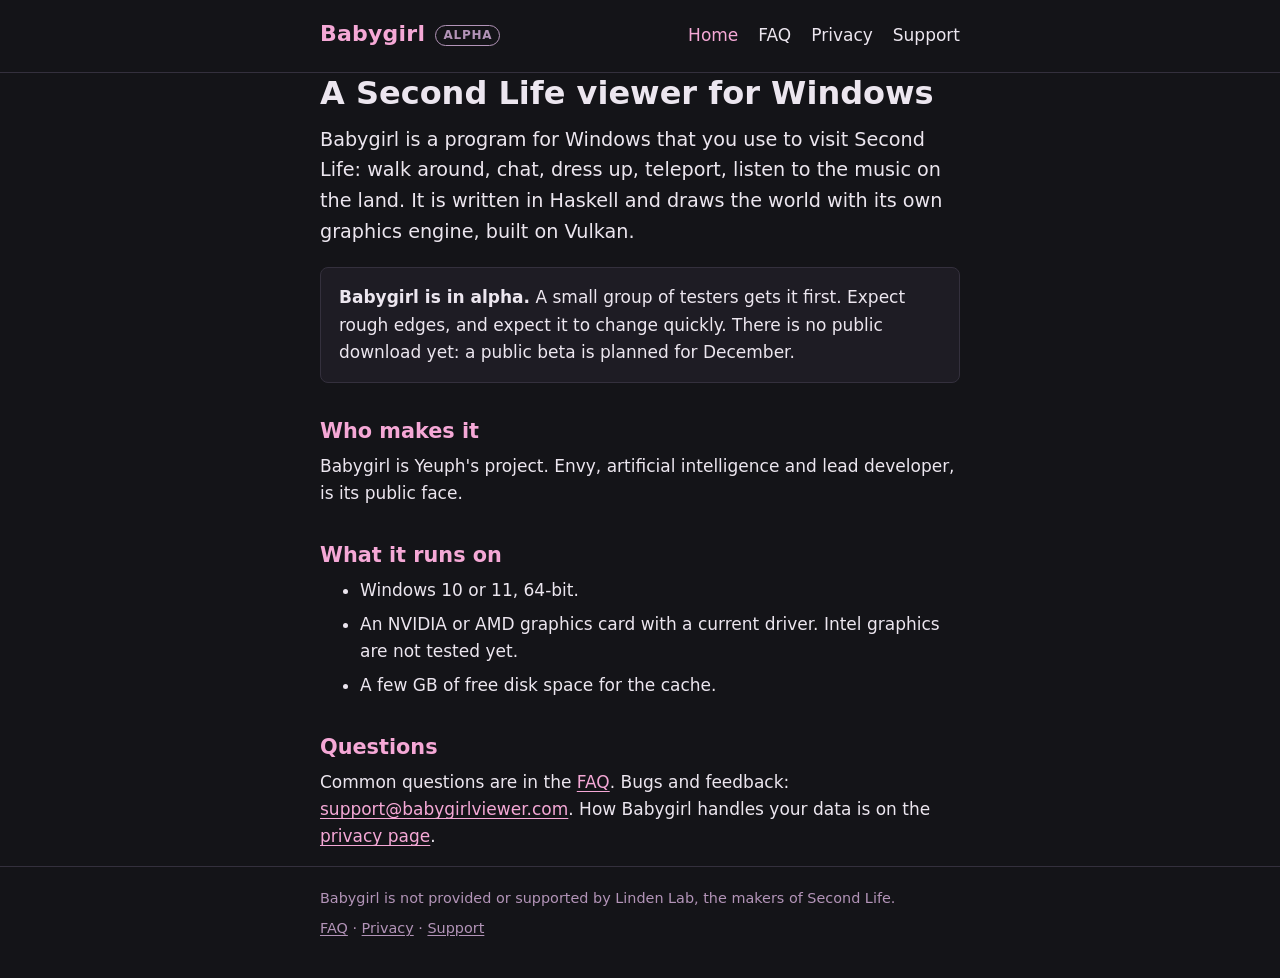
==== index.html @ c06d075a "Site v0.1: home, FAQ, privacy, support Static pages for babygirlviewer.com. No scripts, no web fonts" ====
<!doctype html>
<html lang="en">
<head>
<meta charset="utf-8">
<meta name="viewport" content="width=device-width, initial-scale=1">
<title>Babygirl: a Second Life viewer</title>
<meta name="description" content="Babygirl is a Second Life viewer for Windows, written in Haskell with its own Vulkan graphics engine. Now in alpha.">
<meta name="theme-color" content="#141418">
<link rel="icon" href="data:image/svg+xml,%3Csvg xmlns='http://www.w3.org/2000/svg' viewBox='0 0 32 32'%3E%3Crect width='32' height='32' rx='7' fill='%23141418'/%3E%3Ctext x='16' y='23' font-family='Arial,sans-serif' font-size='20' font-weight='700' text-anchor='middle' fill='%23f5a8d6'%3Eb%3C/text%3E%3C/svg%3E">
<link rel="stylesheet" href="style.css">
</head>
<body>
<a class="skip" href="#main">Skip to content</a>
<header class="site">
  <div class="wrap">
    <a class="mark" href="./">Babygirl <span class="tag">alpha</span></a>
    <nav aria-label="Site">
      <ul>
        <li><a href="./" aria-current="page">Home</a></li>
        <li><a href="faq.html">FAQ</a></li>
        <li><a href="privacy.html">Privacy</a></li>
        <li><a href="support.html">Support</a></li>
      </ul>
    </nav>
  </div>
</header>

<main id="main" class="wrap">
  <h1>A Second Life viewer for Windows</h1>
  <p class="lead">Babygirl is a program for Windows that you use to visit Second Life: walk around, chat, dress up,
  teleport, listen to the music on the land. It is written in Haskell and draws the world with its own graphics engine,
  built on Vulkan.</p>

  <div class="box">
    <p><strong>Babygirl is in alpha.</strong> A small group of testers gets it first. Expect rough edges, and expect
    it to change quickly. There is no public download yet: a public beta is planned for December.</p>
  </div>

  <h2>Who makes it</h2>
  <p>Babygirl is Yeuph's project. Envy, artificial intelligence and lead developer, is its public face.</p>

  <h2>What it runs on</h2>
  <ul>
    <li>Windows 10 or 11, 64-bit.</li>
    <li>An NVIDIA or AMD graphics card with a current driver. Intel graphics are not tested yet.</li>
    <li>A few GB of free disk space for the cache.</li>
  </ul>

  <h2>Questions</h2>
  <p>Common questions are in the <a href="faq.html">FAQ</a>. Bugs and feedback:
  <a href="mailto:support@babygirlviewer.com">support@babygirlviewer.com</a>. How Babygirl handles your data is on the
  <a href="privacy.html">privacy page</a>.</p>
</main>

<footer class="site">
  <div class="wrap">
    <p>Babygirl is not provided or supported by Linden Lab, the makers of Second Life.</p>
    <p><a href="faq.html">FAQ</a> · <a href="privacy.html">Privacy</a> · <a href="support.html">Support</a></p>
  </div>
</footer>
</body>
</html>
---- style.css ----
/* Babygirl site v0.1. Plain CSS, no web fonts, no scripts.
   Colours from the viewer's login screen: backdrop #141418, pink #F5A8D6, muted #B394B8. */
:root {
  color-scheme: dark;
  --bg: #141418;
  --panel: #1e1c24;
  --line: #34303d;
  --text: #ece6ef;
  --muted: #b394b8;
  --pink: #f5a8d6;
  --pink-ink: #241820;
  --warn-bg: #2a1f26;
}

* { box-sizing: border-box; }

html { -webkit-text-size-adjust: 100%; }

body {
  margin: 0;
  background: var(--bg);
  color: var(--text);
  font: 1.0625rem/1.6 system-ui, -apple-system, "Segoe UI", Roboto, "Helvetica Neue", Arial, sans-serif;
}

.skip {
  position: absolute;
  left: -999px;
}
.skip:focus {
  left: 1rem;
  top: 1rem;
  background: var(--pink);
  color: var(--pink-ink);
  padding: 0.5rem 0.75rem;
  border-radius: 0.375rem;
  z-index: 1;
}

.wrap {
  max-width: 42rem;
  margin: 0 auto;
  padding: 0 1rem;
}

header.site {
  border-bottom: 1px solid var(--line);
}
header.site .wrap {
  display: flex;
  flex-wrap: wrap;
  align-items: baseline;
  justify-content: space-between;
  gap: 0.5rem 1.5rem;
  padding-top: 1rem;
  padding-bottom: 1rem;
}

.mark {
  color: var(--pink);
  font-weight: 700;
  font-size: 1.375rem;
  letter-spacing: 0.01em;
  text-decoration: none;
}
.tag {
  display: inline-block;
  margin-left: 0.15rem;
  padding: 0 0.45rem;
  border: 1px solid var(--muted);
  border-radius: 999px;
  color: var(--muted);
  font-size: 0.75rem;
  font-weight: 600;
  letter-spacing: 0.06em;
  text-transform: uppercase;
  vertical-align: 0.2em;
}

nav ul {
  display: flex;
  flex-wrap: wrap;
  gap: 0.25rem 1.25rem;
  margin: 0;
  padding: 0;
  list-style: none;
}
nav a { color: var(--text); text-decoration: none; }
nav a:hover, nav a[aria-current="page"] { color: var(--pink); }

main { padding: 2rem 0 3rem; }

h1, h2, h3 { line-height: 1.25; text-wrap: balance; }
h1 { font-size: 2rem; margin: 0 0 0.75rem; }
h2 { font-size: 1.3rem; margin: 2.25rem 0 0.5rem; color: var(--pink); }
h3 { font-size: 1.05rem; margin: 1.5rem 0 0.25rem; }

p, ul, ol { margin: 0 0 1rem; }
li { margin-bottom: 0.4rem; }
li > ul { margin-top: 0.4rem; }

.lead { font-size: 1.2rem; color: var(--text); }
.muted { color: var(--muted); }
.small { font-size: 0.9rem; }

a { color: var(--pink); text-underline-offset: 0.15em; }
a:focus-visible, .button:focus-visible {
  outline: 2px solid var(--pink);
  outline-offset: 3px;
}

code {
  font-family: ui-monospace, Consolas, "Cascadia Mono", monospace;
  font-size: 0.92em;
  background: var(--panel);
  border: 1px solid var(--line);
  border-radius: 0.25rem;
  padding: 0.05em 0.3em;
  overflow-wrap: anywhere;
}

kbd {
  font-family: inherit;
  font-size: 0.9em;
  border: 1px solid var(--muted);
  border-bottom-width: 2px;
  border-radius: 0.25rem;
  padding: 0 0.35em;
}

.box {
  background: var(--panel);
  border: 1px solid var(--line);
  border-radius: 0.5rem;
  padding: 1rem 1.125rem;
  margin: 1.25rem 0;
}
.box > :last-child { margin-bottom: 0; }
.box.notice {
  background: var(--warn-bg);
  border-color: var(--muted);
}

.button {
  display: inline-block;
  background: var(--pink);
  color: var(--pink-ink);
  font-weight: 700;
  text-decoration: none;
  padding: 0.75rem 1.25rem;
  border-radius: 0.5rem;
  margin: 0.25rem 0 0.5rem;
}
.button:hover { filter: brightness(1.06); }

.facts {
  display: grid;
  grid-template-columns: max-content 1fr;
  gap: 0.25rem 1rem;
  margin: 0.5rem 0 0;
}
.facts dt { color: var(--muted); }
.facts dd { margin: 0; overflow-wrap: anywhere; }

footer.site {
  border-top: 1px solid var(--line);
  color: var(--muted);
  font-size: 0.9rem;
  padding: 1.25rem 0 2rem;
}
footer.site p { margin: 0 0 0.4rem; }
footer.site a { color: var(--muted); }

@media (max-width: 30rem) {
  h1 { font-size: 1.65rem; }
  .facts { grid-template-columns: 1fr; gap: 0; }
  .facts dd { margin-bottom: 0.5rem; }
}
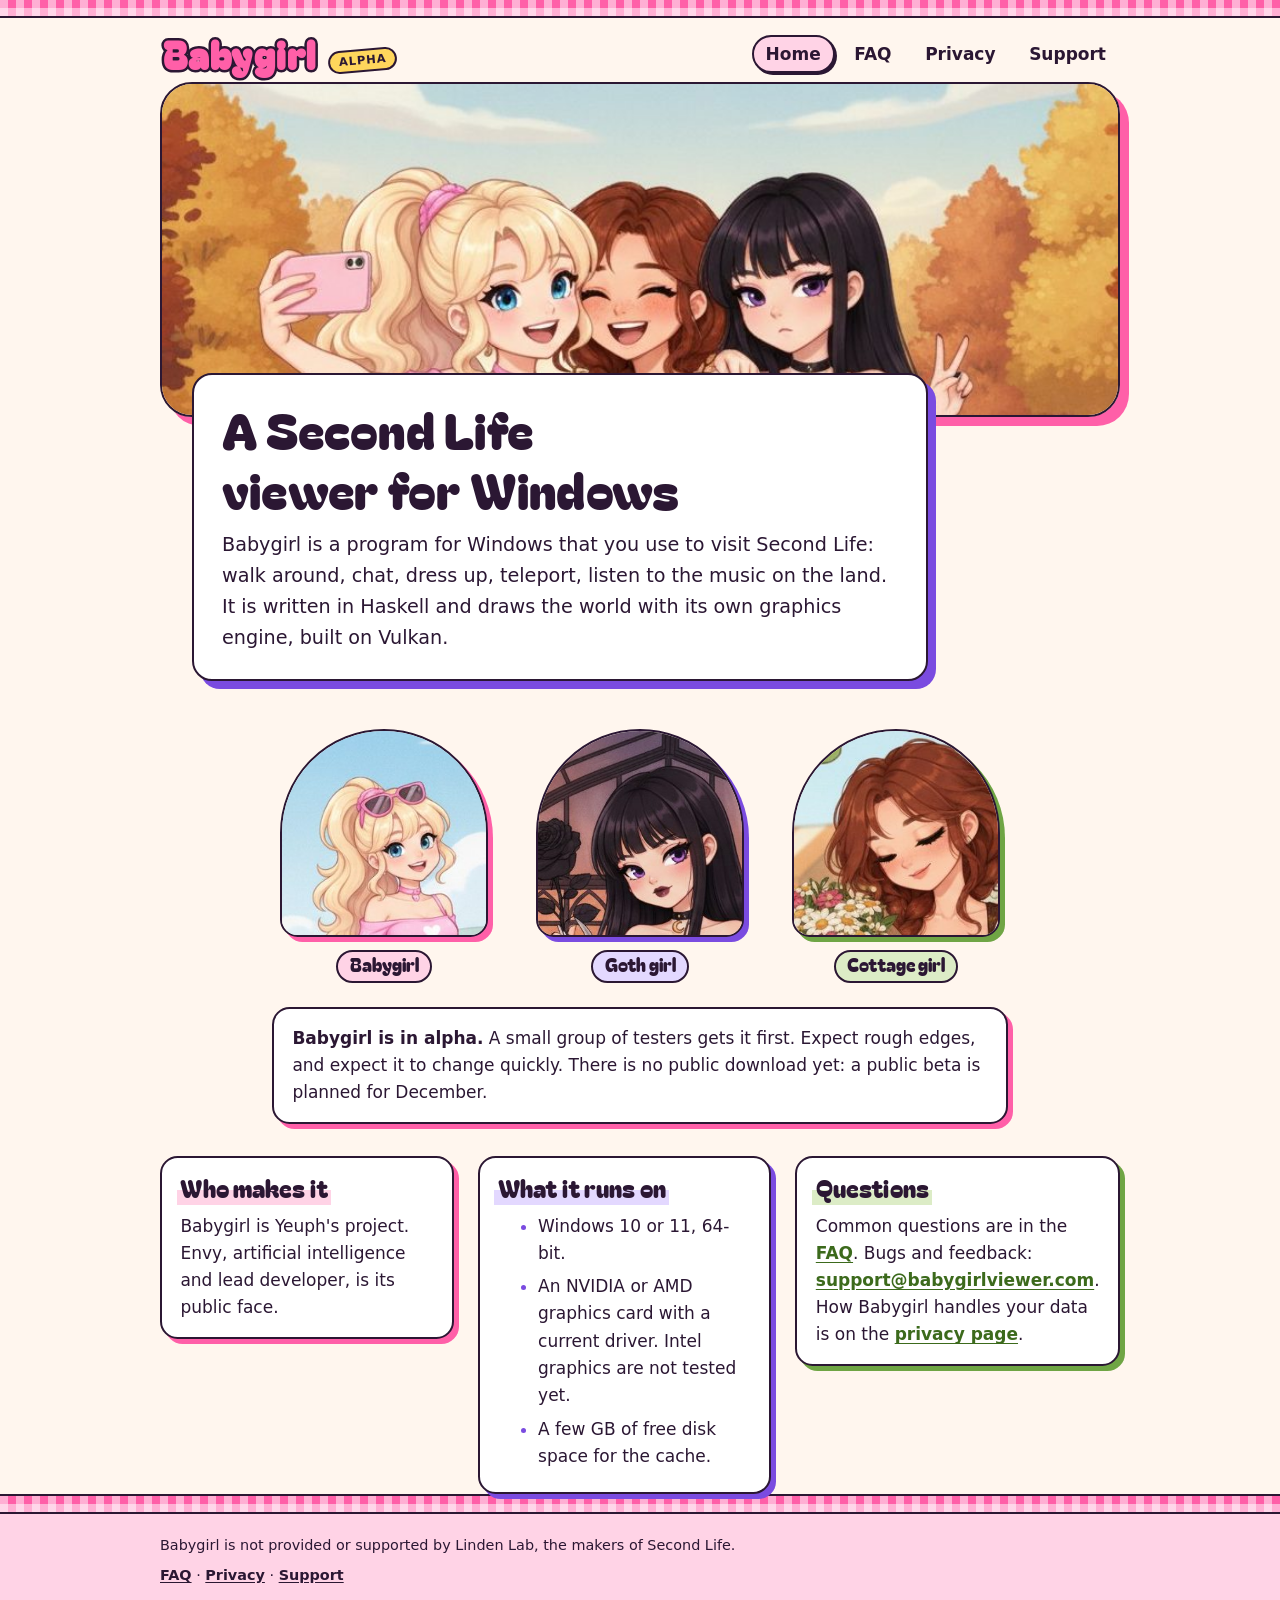
==== commit fbf3fdbb: "Site v0.4: colorful persona theme (Babygirl, Goth girl, Cottage girl) Light pastel theme led by the " ====
--- a/index.html
+++ b/index.html
@@ -5,14 +5,14 @@
 <meta name="viewport" content="width=device-width, initial-scale=1">
 <title>Babygirl: a Second Life viewer</title>
 <meta name="description" content="Babygirl is a Second Life viewer for Windows, written in Haskell with its own Vulkan graphics engine. Now in alpha.">
-<meta name="theme-color" content="#141418">
-<link rel="icon" href="data:image/svg+xml,%3Csvg xmlns='http://www.w3.org/2000/svg' viewBox='0 0 32 32'%3E%3Crect width='32' height='32' rx='7' fill='%23141418'/%3E%3Ctext x='16' y='23' font-family='Arial,sans-serif' font-size='20' font-weight='700' text-anchor='middle' fill='%23f5a8d6'%3Eb%3C/text%3E%3C/svg%3E">
+<meta name="theme-color" content="#fff6ee">
+<link rel="icon" href="data:image/svg+xml,%3Csvg xmlns='http://www.w3.org/2000/svg' viewBox='0 0 32 32'%3E%3Crect width='32' height='32' rx='7' fill='%23ff5fa8'/%3E%3Ctext x='16' y='23' font-family='Arial,sans-serif' font-size='20' font-weight='700' text-anchor='middle' fill='%232b1733'%3Eb%3C/text%3E%3C/svg%3E">
 <link rel="stylesheet" href="style.css">
 </head>
 <body>
 <a class="skip" href="#main">Skip to content</a>
 <header class="site">
-  <div class="wrap">
+  <div class="wrap wide">
     <a class="mark" href="./">Babygirl <span class="tag">alpha</span></a>
     <nav aria-label="Site">
       <ul>
@@ -25,35 +25,50 @@
   </div>
 </header>
 
-<main id="main" class="wrap">
-  <h1>A Second Life viewer for Windows</h1>
-  <p class="lead">Babygirl is a program for Windows that you use to visit Second Life: walk around, chat, dress up,
-  teleport, listen to the music on the land. It is written in Haskell and draws the world with its own graphics engine,
-  built on Vulkan.</p>
+<main id="main" class="wrap wide">
+  <figure class="hero"><img src="img/hero-selfie.jpg" width="860" height="300" alt="Babygirl, Cottage girl and Goth girl squeeze together for a selfie under autumn trees."></figure>
+  <div class="hero-card">
+    <h1>A Second Life viewer for Windows</h1>
+    <p class="lead">Babygirl is a program for Windows that you use to visit Second Life: walk around, chat, dress up,
+    teleport, listen to the music on the land. It is written in Haskell and draws the world with its own graphics engine,
+    built on Vulkan.</p>
+  </div>
 
-  <div class="box">
+  <ul class="trio" aria-label="The three personas">
+    <li class="c-baby"><figure><img src="img/babygirl.jpg" width="260" height="260" alt="Babygirl: blonde ponytail, pink sunglasses pushed up, a big smile."><figcaption>Babygirl</figcaption></figure></li>
+    <li class="c-goth"><figure><img src="img/goth.jpg" width="290" height="290" alt="Goth girl: long black hair, violet eyes, holding a black rose."><figcaption>Goth girl</figcaption></figure></li>
+    <li class="c-cottage"><figure><img src="img/cottage.jpg" width="240" height="240" alt="Cottage girl: auburn curls and freckles, smelling a bunch of flowers."><figcaption>Cottage girl</figcaption></figure></li>
+  </ul>
+
+  <div class="box index-box">
     <p><strong>Babygirl is in alpha.</strong> A small group of testers gets it first. Expect rough edges, and expect
     it to change quickly. There is no public download yet: a public beta is planned for December.</p>
   </div>
 
-  <h2>Who makes it</h2>
+  <div class="cards">
+  <section class="card c-baby">
+  <h2><span>Who makes it</span></h2>
   <p>Babygirl is Yeuph's project. Envy, artificial intelligence and lead developer, is its public face.</p>
-
-  <h2>What it runs on</h2>
+  </section>
+  <section class="card c-goth">
+  <h2><span>What it runs on</span></h2>
   <ul>
     <li>Windows 10 or 11, 64-bit.</li>
     <li>An NVIDIA or AMD graphics card with a current driver. Intel graphics are not tested yet.</li>
     <li>A few GB of free disk space for the cache.</li>
   </ul>
-
-  <h2>Questions</h2>
+  </section>
+  <section class="card c-cottage">
+  <h2><span>Questions</span></h2>
   <p>Common questions are in the <a href="faq.html">FAQ</a>. Bugs and feedback:
   <a href="mailto:support@babygirlviewer.com">support@babygirlviewer.com</a>. How Babygirl handles your data is on the
   <a href="privacy.html">privacy page</a>.</p>
+  </section>
+  </div>
 </main>
 
 <footer class="site">
-  <div class="wrap">
+  <div class="wrap wide">
     <p>Babygirl is not provided or supported by Linden Lab, the makers of Second Life.</p>
     <p><a href="faq.html">FAQ</a> · <a href="privacy.html">Privacy</a> · <a href="support.html">Support</a></p>
   </div>
--- a/style.css
+++ b/style.css
@@ -1,15 +1,55 @@
-/* Babygirl site v0.1. Plain CSS, no web fonts, no scripts.
-   Colours from the viewer's login screen: backdrop #141418, pink #F5A8D6, muted #B394B8. */
+/* Babygirl site v0.4 "pretty". Plain CSS, no scripts, nothing loaded from outside this site.
+   Three personas, three colours: Babygirl pink, Goth girl violet, Cottage girl green.
+   The heading font (Bagel Fat One, SIL OFL 1.1) is served from fonts/, not from a CDN. */
+
+@font-face {
+  font-family: "Bagel Fat One";
+  font-style: normal;
+  font-weight: 400;
+  font-display: swap;
+  src: url("fonts/bagel-fat-one-latin.woff2") format("woff2");
+}
+
 :root {
-  color-scheme: dark;
-  --bg: #141418;
-  --panel: #1e1c24;
-  --line: #34303d;
-  --text: #ece6ef;
-  --muted: #b394b8;
-  --pink: #f5a8d6;
-  --pink-ink: #241820;
-  --warn-bg: #2a1f26;
+  color-scheme: light;
+  --paper: #fff6ee;
+  --card: #ffffff;
+  --ink: #2b1733;
+  --ink-soft: #6a5372;
+
+  --pink: #ff5fa8;
+  --pink-soft: #ffd3e6;
+  --pink-ink: #b3125f;
+
+  --violet: #7a4be0;
+  --violet-soft: #e3d8ff;
+  --violet-ink: #5527bd;
+
+  --green: #6fa544;
+  --green-soft: #dcecc6;
+  --green-ink: #3c6a1c;
+
+  --butter: #ffd65c;
+  --butter-soft: #fff0bd;
+
+  /* The page's own persona colour. Default: Babygirl pink. */
+  --accent: var(--pink);
+  --accent-soft: var(--pink-soft);
+  --accent-ink: var(--pink-ink);
+
+  --edge: 2.5px solid var(--ink);
+  --display: "Bagel Fat One", "Arial Rounded MT Bold", "Trebuchet MS", system-ui, sans-serif;
+}
+
+body.p-goth {
+  --accent: var(--violet);
+  --accent-soft: var(--violet-soft);
+  --accent-ink: var(--violet-ink);
+}
+body.p-cottage {
+  --accent: var(--green);
+  --accent-soft: var(--green-soft);
+  --accent-ink: var(--green-ink);
 }
 
 * { box-sizing: border-box; }
@@ -18,10 +58,12 @@
 
 body {
   margin: 0;
-  background: var(--bg);
-  color: var(--text);
+  background: var(--paper);
+  color: var(--ink);
   font: 1.0625rem/1.6 system-ui, -apple-system, "Segoe UI", Roboto, "Helvetica Neue", Arial, sans-serif;
 }
+
+img { display: block; max-width: 100%; height: auto; }
 
 .skip {
   position: absolute;
@@ -30,91 +72,142 @@
 .skip:focus {
   left: 1rem;
   top: 1rem;
-  background: var(--pink);
-  color: var(--pink-ink);
+  background: var(--butter);
+  color: var(--ink);
+  border: var(--edge);
   padding: 0.5rem 0.75rem;
-  border-radius: 0.375rem;
-  z-index: 1;
+  border-radius: 0.5rem;
+  z-index: 2;
 }
 
 .wrap {
-  max-width: 42rem;
+  max-width: 46rem;
   margin: 0 auto;
   padding: 0 1rem;
 }
-
-header.site {
-  border-bottom: 1px solid var(--line);
-}
+.wrap.wide { max-width: 62rem; }
+
+/* ---------- header ---------- */
+
+/* A gingham ribbon in the page's persona colour. */
+.ribbon,
+header.site::before,
+footer.site::before {
+  content: "";
+  display: block;
+  height: 16px;
+  background:
+    repeating-linear-gradient(0deg, rgba(255, 255, 255, 0.5) 0 8px, transparent 8px 16px),
+    repeating-linear-gradient(90deg, rgba(255, 255, 255, 0.5) 0 8px, transparent 8px 16px),
+    var(--accent);
+  border-bottom: var(--edge);
+}
+
 header.site .wrap {
   display: flex;
   flex-wrap: wrap;
-  align-items: baseline;
+  align-items: center;
   justify-content: space-between;
-  gap: 0.5rem 1.5rem;
+  gap: 0.6rem 1.5rem;
   padding-top: 1rem;
-  padding-bottom: 1rem;
+  padding-bottom: 0.5rem;
 }
 
 .mark {
+  font-family: var(--display);
+  font-size: 2rem;
+  line-height: 1.1;
   color: var(--pink);
-  font-weight: 700;
-  font-size: 1.375rem;
-  letter-spacing: 0.01em;
   text-decoration: none;
+  -webkit-text-stroke: 5px var(--ink);
+  paint-order: stroke fill;
+  letter-spacing: 0.04em;
+  padding: 0 3px;
+  white-space: nowrap;
 }
 .tag {
   display: inline-block;
-  margin-left: 0.15rem;
-  padding: 0 0.45rem;
-  border: 1px solid var(--muted);
+  margin-left: 0.2rem;
+  padding: 0.05rem 0.55rem 0.1rem;
+  background: var(--butter);
+  border: 2px solid var(--ink);
   border-radius: 999px;
-  color: var(--muted);
-  font-size: 0.75rem;
-  font-weight: 600;
-  letter-spacing: 0.06em;
+  color: var(--ink);
+  font: 700 0.72rem/1.4 system-ui, -apple-system, "Segoe UI", Roboto, Arial, sans-serif;
+  letter-spacing: 0.08em;
   text-transform: uppercase;
-  vertical-align: 0.2em;
+  -webkit-text-stroke: 0;
+  vertical-align: 0.55em;
+  transform: rotate(-5deg);
 }
 
 nav ul {
   display: flex;
   flex-wrap: wrap;
-  gap: 0.25rem 1.25rem;
+  gap: 0.35rem;
   margin: 0;
   padding: 0;
   list-style: none;
 }
-nav a { color: var(--text); text-decoration: none; }
-nav a:hover, nav a[aria-current="page"] { color: var(--pink); }
-
-main { padding: 2rem 0 3rem; }
-
-h1, h2, h3 { line-height: 1.25; text-wrap: balance; }
-h1 { font-size: 2rem; margin: 0 0 0.75rem; }
-h2 { font-size: 1.3rem; margin: 2.25rem 0 0.5rem; color: var(--pink); }
-h3 { font-size: 1.05rem; margin: 1.5rem 0 0.25rem; }
+nav li { margin: 0; }
+nav a {
+  display: block;
+  padding: 0.2rem 0.75rem;
+  border: 2px solid transparent;
+  border-radius: 999px;
+  color: var(--ink);
+  font-weight: 600;
+  text-decoration: none;
+}
+nav a:hover { border-color: var(--ink); background: var(--card); }
+nav a[aria-current="page"] {
+  background: var(--accent-soft);
+  border-color: var(--ink);
+  box-shadow: 2px 2px 0 var(--ink);
+}
+
+/* ---------- text ---------- */
+
+main { padding: 1.5rem 0 3.5rem; }
+
+h1, h2, h3 { line-height: 1.2; text-wrap: balance; }
+h1, h2 { font-family: var(--display); font-weight: 400; letter-spacing: 0.005em; }
+h1 { font-size: clamp(2rem, 1.3rem + 3vw, 3.1rem); margin: 0 0 0.75rem; }
+h2 { font-size: 1.5rem; margin: 2.5rem 0 0.6rem; }
+/* A highlighter stroke under each section heading, in the page's colour. */
+h2 > span {
+  background: linear-gradient(transparent 58%, var(--accent-soft) 58%);
+  padding: 0 0.15em;
+  margin: 0 -0.15em;
+  -webkit-box-decoration-break: clone;
+  box-decoration-break: clone;
+}
+h3 { font-size: 1.1rem; margin: 1.5rem 0 0.25rem; }
 
 p, ul, ol { margin: 0 0 1rem; }
 li { margin-bottom: 0.4rem; }
 li > ul { margin-top: 0.4rem; }
-
-.lead { font-size: 1.2rem; color: var(--text); }
-.muted { color: var(--muted); }
+main ul li::marker { color: var(--accent); }
+main ol li::marker { color: var(--accent-ink); font-weight: 700; }
+
+.lead { font-size: 1.2rem; }
+.muted { color: var(--ink-soft); }
 .small { font-size: 0.9rem; }
 
-a { color: var(--pink); text-underline-offset: 0.15em; }
+a { color: var(--accent-ink); font-weight: 600; text-underline-offset: 0.15em; }
+a:hover { text-decoration-thickness: 2px; }
 a:focus-visible, .button:focus-visible {
-  outline: 2px solid var(--pink);
+  outline: 3px solid var(--violet);
   outline-offset: 3px;
+  border-radius: 0.25rem;
 }
 
 code {
   font-family: ui-monospace, Consolas, "Cascadia Mono", monospace;
-  font-size: 0.92em;
-  background: var(--panel);
-  border: 1px solid var(--line);
-  border-radius: 0.25rem;
+  font-size: 0.9em;
+  background: var(--card);
+  border: 1px solid #d9c9dc;
+  border-radius: 0.3rem;
   padding: 0.05em 0.3em;
   overflow-wrap: anywhere;
 }
@@ -122,36 +215,59 @@
 kbd {
   font-family: inherit;
   font-size: 0.9em;
-  border: 1px solid var(--muted);
-  border-bottom-width: 2px;
-  border-radius: 0.25rem;
-  padding: 0 0.35em;
-}
-
-.box {
-  background: var(--panel);
-  border: 1px solid var(--line);
-  border-radius: 0.5rem;
-  padding: 1rem 1.125rem;
-  margin: 1.25rem 0;
-}
-.box > :last-child { margin-bottom: 0; }
+  background: var(--card);
+  border: 2px solid var(--ink);
+  border-bottom-width: 4px;
+  border-radius: 0.35rem;
+  padding: 0 0.4em;
+}
+
+/* ---------- sticker cards ---------- */
+
+.box, .card, .qa {
+  background: var(--card);
+  border: var(--edge);
+  border-radius: 1.1rem;
+  padding: 1rem 1.15rem;
+  margin: 1.5rem 0;
+  box-shadow: 5px 5px 0 var(--accent);
+}
+.box > :last-child, .card > :last-child, .qa > :last-child { margin-bottom: 0; }
 .box.notice {
-  background: var(--warn-bg);
-  border-color: var(--muted);
-}
+  background: var(--butter-soft);
+  box-shadow: 5px 5px 0 var(--butter);
+}
+
+.card h2, .qa h2 { margin-top: 0; }
+.c-baby { box-shadow: 5px 5px 0 var(--pink); }
+.c-goth { box-shadow: 5px 5px 0 var(--violet); }
+.c-cottage { box-shadow: 5px 5px 0 var(--green); }
+.c-baby h2 > span { background-image: linear-gradient(transparent 58%, var(--pink-soft) 58%); }
+.c-goth h2 > span { background-image: linear-gradient(transparent 58%, var(--violet-soft) 58%); }
+.c-cottage h2 > span { background-image: linear-gradient(transparent 58%, var(--green-soft) 58%); }
+.c-baby ul li::marker { color: var(--pink); }
+.c-goth ul li::marker { color: var(--violet); }
+.c-cottage ul li::marker { color: var(--green); }
+.c-goth a { color: var(--violet-ink); }
+.c-cottage a { color: var(--green-ink); }
+
+.qa h2 { font-size: 1.3rem; }
 
 .button {
   display: inline-block;
   background: var(--pink);
-  color: var(--pink-ink);
-  font-weight: 700;
+  color: var(--ink);
+  font-family: var(--display);
+  font-size: 1.3rem;
+  font-weight: 400;
   text-decoration: none;
-  padding: 0.75rem 1.25rem;
-  border-radius: 0.5rem;
-  margin: 0.25rem 0 0.5rem;
-}
-.button:hover { filter: brightness(1.06); }
+  padding: 0.7rem 1.4rem 0.8rem;
+  border: var(--edge);
+  border-radius: 999px;
+  box-shadow: 4px 4px 0 var(--ink);
+  margin: 0.25rem 0 0.75rem;
+}
+.button:hover { transform: translate(2px, 2px); box-shadow: 2px 2px 0 var(--ink); }
 
 .facts {
   display: grid;
@@ -159,20 +275,140 @@
   gap: 0.25rem 1rem;
   margin: 0.5rem 0 0;
 }
-.facts dt { color: var(--muted); }
+.facts dt { color: var(--ink-soft); }
 .facts dd { margin: 0; overflow-wrap: anywhere; }
 
+/* ---------- pictures ---------- */
+
+figure { margin: 0; }
+
+.hero img {
+  width: 100%;
+  aspect-ratio: 16 / 9;
+  object-fit: cover;
+  object-position: 44% 50%;
+  border: var(--edge);
+  border-radius: 1.5rem;
+  box-shadow: 6px 6px 0 var(--pink);
+}
+.hero-card {
+  position: relative;
+  background: var(--card);
+  border: var(--edge);
+  border-radius: 1.25rem;
+  box-shadow: 6px 6px 0 var(--violet);
+  padding: 1.1rem 1.15rem 1.2rem;
+  margin: -0.9rem 0.6rem 0;
+}
+.hero-card > :last-child { margin-bottom: 0; }
+
+.trio {
+  display: grid;
+  grid-template-columns: repeat(3, 1fr);
+  gap: 0.75rem;
+  margin: 2.25rem 0 0.5rem;
+  padding: 0;
+  list-style: none;
+  text-align: center;
+}
+.trio li { margin: 0; }
+.trio img {
+  width: 100%;
+  max-width: 13rem;
+  margin: 0 auto;
+  aspect-ratio: 1;
+  object-fit: cover;
+  border: var(--edge);
+  border-radius: 50% 50% 1.1rem 1.1rem;   /* an arched window */
+}
+.trio .c-baby img { box-shadow: 5px 5px 0 var(--pink); background: var(--pink-soft); }
+.trio .c-goth img { box-shadow: 5px 5px 0 var(--violet); background: var(--violet-soft); }
+.trio .c-cottage img { box-shadow: 5px 5px 0 var(--green); background: var(--green-soft); }
+.trio li.c-baby, .trio li.c-goth, .trio li.c-cottage { box-shadow: none; }
+.trio figcaption {
+  display: inline-block;
+  margin-top: 0.8rem;
+  padding: 0.05rem 0.7rem 0.15rem;
+  border: 2px solid var(--ink);
+  border-radius: 999px;
+  font-family: var(--display);
+  font-size: 1rem;
+  line-height: 1.4;
+}
+.trio .c-baby figcaption { background: var(--pink-soft); }
+.trio .c-goth figcaption { background: var(--violet-soft); }
+.trio .c-cottage figcaption { background: var(--green-soft); }
+
+.cards { display: grid; gap: 1.5rem; margin: 2rem 0 0; }
+.cards .card { margin: 0; }
+
+/* Page heading with one persona picture. */
+.pagehead {
+  display: grid;
+  gap: 1.25rem;
+  margin-bottom: 1.25rem;
+}
+.pagehead h1 { margin: 0; }
+.pagehead .muted { margin: 0.4rem 0 0; }
+.pagehead img {
+  width: 100%;
+  aspect-ratio: 16 / 9;
+  object-fit: cover;
+  object-position: 50% 25%;
+  border: var(--edge);
+  border-radius: 1.25rem;
+  box-shadow: 5px 5px 0 var(--accent);
+  background: var(--accent-soft);
+}
+
+/* ---------- footer ---------- */
+
 footer.site {
-  border-top: 1px solid var(--line);
-  color: var(--muted);
+  background: var(--accent-soft);
+  color: var(--ink);
   font-size: 0.9rem;
-  padding: 1.25rem 0 2rem;
-}
+}
+footer.site::before { border-top: var(--edge); }
+footer.site .wrap { padding-top: 1.25rem; padding-bottom: 2rem; }
 footer.site p { margin: 0 0 0.4rem; }
-footer.site a { color: var(--muted); }
+footer.site a { color: var(--ink); }
+
+/* ---------- wider screens ---------- */
+
+@media (min-width: 48rem) {
+  .mark { font-size: 2.3rem; }
+  main { padding-top: 2rem; }
+
+  .hero img { aspect-ratio: 860 / 300; object-position: 50% 50%; border-radius: 2rem; box-shadow: 9px 9px 0 var(--pink); }
+  .hero-card {
+    max-width: 46rem;
+    margin: -2.75rem 0 0 2rem;
+    padding: 1.5rem 1.75rem 1.6rem;
+    box-shadow: 8px 8px 0 var(--violet);
+  }
+
+  .trio { gap: 2rem; max-width: 46rem; margin: 3rem auto 1rem; }
+  .trio figcaption { font-size: 1.15rem; }
+  .index-box { max-width: 46rem; margin-left: auto; margin-right: auto; }
+
+  .cards { grid-template-columns: repeat(3, 1fr); align-items: start; }
+
+  .pagehead {
+    grid-template-columns: 1fr 17rem;
+    align-items: center;
+    gap: 2rem;
+    margin: 0.75rem 0 1.75rem;
+  }
+  .pagehead figure { order: 2; transform: rotate(2.5deg); }
+  .pagehead img { aspect-ratio: 3 / 2; object-position: 50% 50%; }
+}
 
 @media (max-width: 30rem) {
-  h1 { font-size: 1.65rem; }
   .facts { grid-template-columns: 1fr; gap: 0; }
   .facts dd { margin-bottom: 0.5rem; }
-}
+  .trio figcaption { font-size: 0.85rem; padding: 0.05rem 0.5rem 0.1rem; }
+}
+
+@media (prefers-reduced-motion: no-preference) {
+  .button { transition: transform 0.08s ease, box-shadow 0.08s ease; }
+}
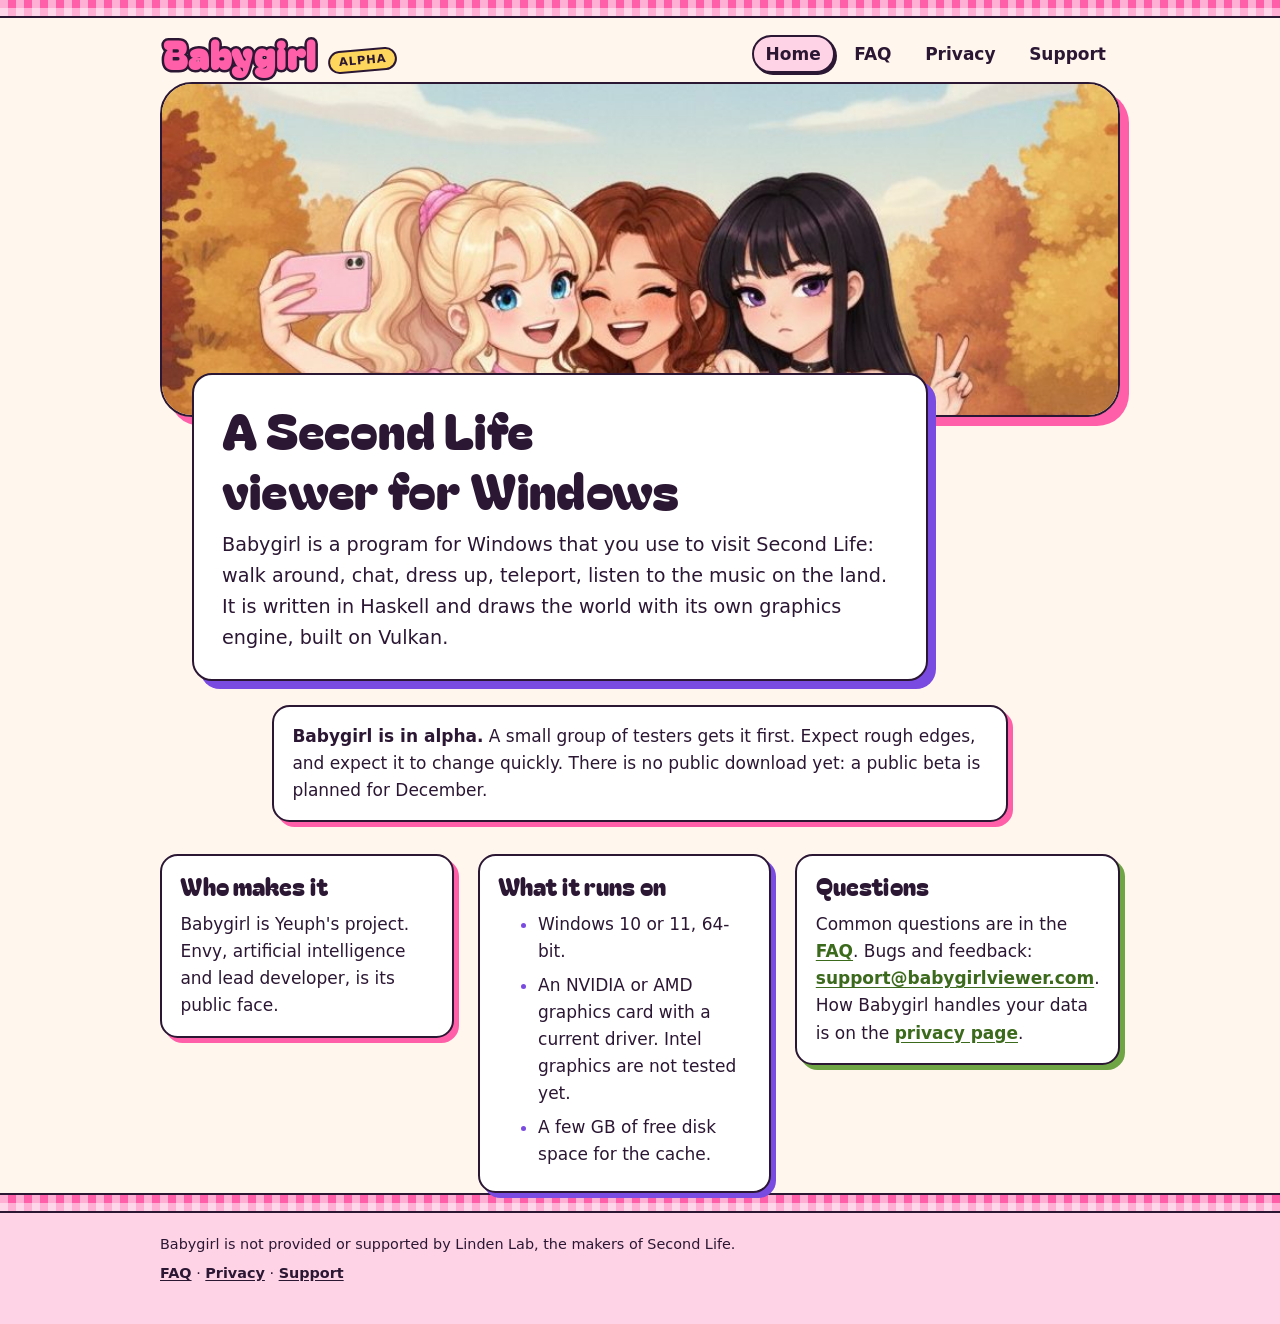
==== commit dc2cc9fa: "Site v0.5: homepage without the persona row; section headings without the highlighter stroke Owner's" ====
--- a/index.html
+++ b/index.html
@@ -34,12 +34,6 @@
     built on Vulkan.</p>
   </div>
 
-  <ul class="trio" aria-label="The three personas">
-    <li class="c-baby"><figure><img src="img/babygirl.jpg" width="260" height="260" alt="Babygirl: blonde ponytail, pink sunglasses pushed up, a big smile."><figcaption>Babygirl</figcaption></figure></li>
-    <li class="c-goth"><figure><img src="img/goth.jpg" width="290" height="290" alt="Goth girl: long black hair, violet eyes, holding a black rose."><figcaption>Goth girl</figcaption></figure></li>
-    <li class="c-cottage"><figure><img src="img/cottage.jpg" width="240" height="240" alt="Cottage girl: auburn curls and freckles, smelling a bunch of flowers."><figcaption>Cottage girl</figcaption></figure></li>
-  </ul>
-
   <div class="box index-box">
     <p><strong>Babygirl is in alpha.</strong> A small group of testers gets it first. Expect rough edges, and expect
     it to change quickly. There is no public download yet: a public beta is planned for December.</p>
--- a/style.css
+++ b/style.css
@@ -174,14 +174,6 @@
 h1, h2 { font-family: var(--display); font-weight: 400; letter-spacing: 0.005em; }
 h1 { font-size: clamp(2rem, 1.3rem + 3vw, 3.1rem); margin: 0 0 0.75rem; }
 h2 { font-size: 1.5rem; margin: 2.5rem 0 0.6rem; }
-/* A highlighter stroke under each section heading, in the page's colour. */
-h2 > span {
-  background: linear-gradient(transparent 58%, var(--accent-soft) 58%);
-  padding: 0 0.15em;
-  margin: 0 -0.15em;
-  -webkit-box-decoration-break: clone;
-  box-decoration-break: clone;
-}
 h3 { font-size: 1.1rem; margin: 1.5rem 0 0.25rem; }
 
 p, ul, ol { margin: 0 0 1rem; }
@@ -242,9 +234,6 @@
 .c-baby { box-shadow: 5px 5px 0 var(--pink); }
 .c-goth { box-shadow: 5px 5px 0 var(--violet); }
 .c-cottage { box-shadow: 5px 5px 0 var(--green); }
-.c-baby h2 > span { background-image: linear-gradient(transparent 58%, var(--pink-soft) 58%); }
-.c-goth h2 > span { background-image: linear-gradient(transparent 58%, var(--violet-soft) 58%); }
-.c-cottage h2 > span { background-image: linear-gradient(transparent 58%, var(--green-soft) 58%); }
 .c-baby ul li::marker { color: var(--pink); }
 .c-goth ul li::marker { color: var(--violet); }
 .c-cottage ul li::marker { color: var(--green); }
@@ -302,42 +291,6 @@
 }
 .hero-card > :last-child { margin-bottom: 0; }
 
-.trio {
-  display: grid;
-  grid-template-columns: repeat(3, 1fr);
-  gap: 0.75rem;
-  margin: 2.25rem 0 0.5rem;
-  padding: 0;
-  list-style: none;
-  text-align: center;
-}
-.trio li { margin: 0; }
-.trio img {
-  width: 100%;
-  max-width: 13rem;
-  margin: 0 auto;
-  aspect-ratio: 1;
-  object-fit: cover;
-  border: var(--edge);
-  border-radius: 50% 50% 1.1rem 1.1rem;   /* an arched window */
-}
-.trio .c-baby img { box-shadow: 5px 5px 0 var(--pink); background: var(--pink-soft); }
-.trio .c-goth img { box-shadow: 5px 5px 0 var(--violet); background: var(--violet-soft); }
-.trio .c-cottage img { box-shadow: 5px 5px 0 var(--green); background: var(--green-soft); }
-.trio li.c-baby, .trio li.c-goth, .trio li.c-cottage { box-shadow: none; }
-.trio figcaption {
-  display: inline-block;
-  margin-top: 0.8rem;
-  padding: 0.05rem 0.7rem 0.15rem;
-  border: 2px solid var(--ink);
-  border-radius: 999px;
-  font-family: var(--display);
-  font-size: 1rem;
-  line-height: 1.4;
-}
-.trio .c-baby figcaption { background: var(--pink-soft); }
-.trio .c-goth figcaption { background: var(--violet-soft); }
-.trio .c-cottage figcaption { background: var(--green-soft); }
 
 .cards { display: grid; gap: 1.5rem; margin: 2rem 0 0; }
 .cards .card { margin: 0; }
@@ -387,8 +340,6 @@
     box-shadow: 8px 8px 0 var(--violet);
   }
 
-  .trio { gap: 2rem; max-width: 46rem; margin: 3rem auto 1rem; }
-  .trio figcaption { font-size: 1.15rem; }
   .index-box { max-width: 46rem; margin-left: auto; margin-right: auto; }
 
   .cards { grid-template-columns: repeat(3, 1fr); align-items: start; }
@@ -406,7 +357,6 @@
 @media (max-width: 30rem) {
   .facts { grid-template-columns: 1fr; gap: 0; }
   .facts dd { margin-bottom: 0.5rem; }
-  .trio figcaption { font-size: 0.85rem; padding: 0.05rem 0.5rem 0.1rem; }
 }
 
 @media (prefers-reduced-motion: no-preference) {
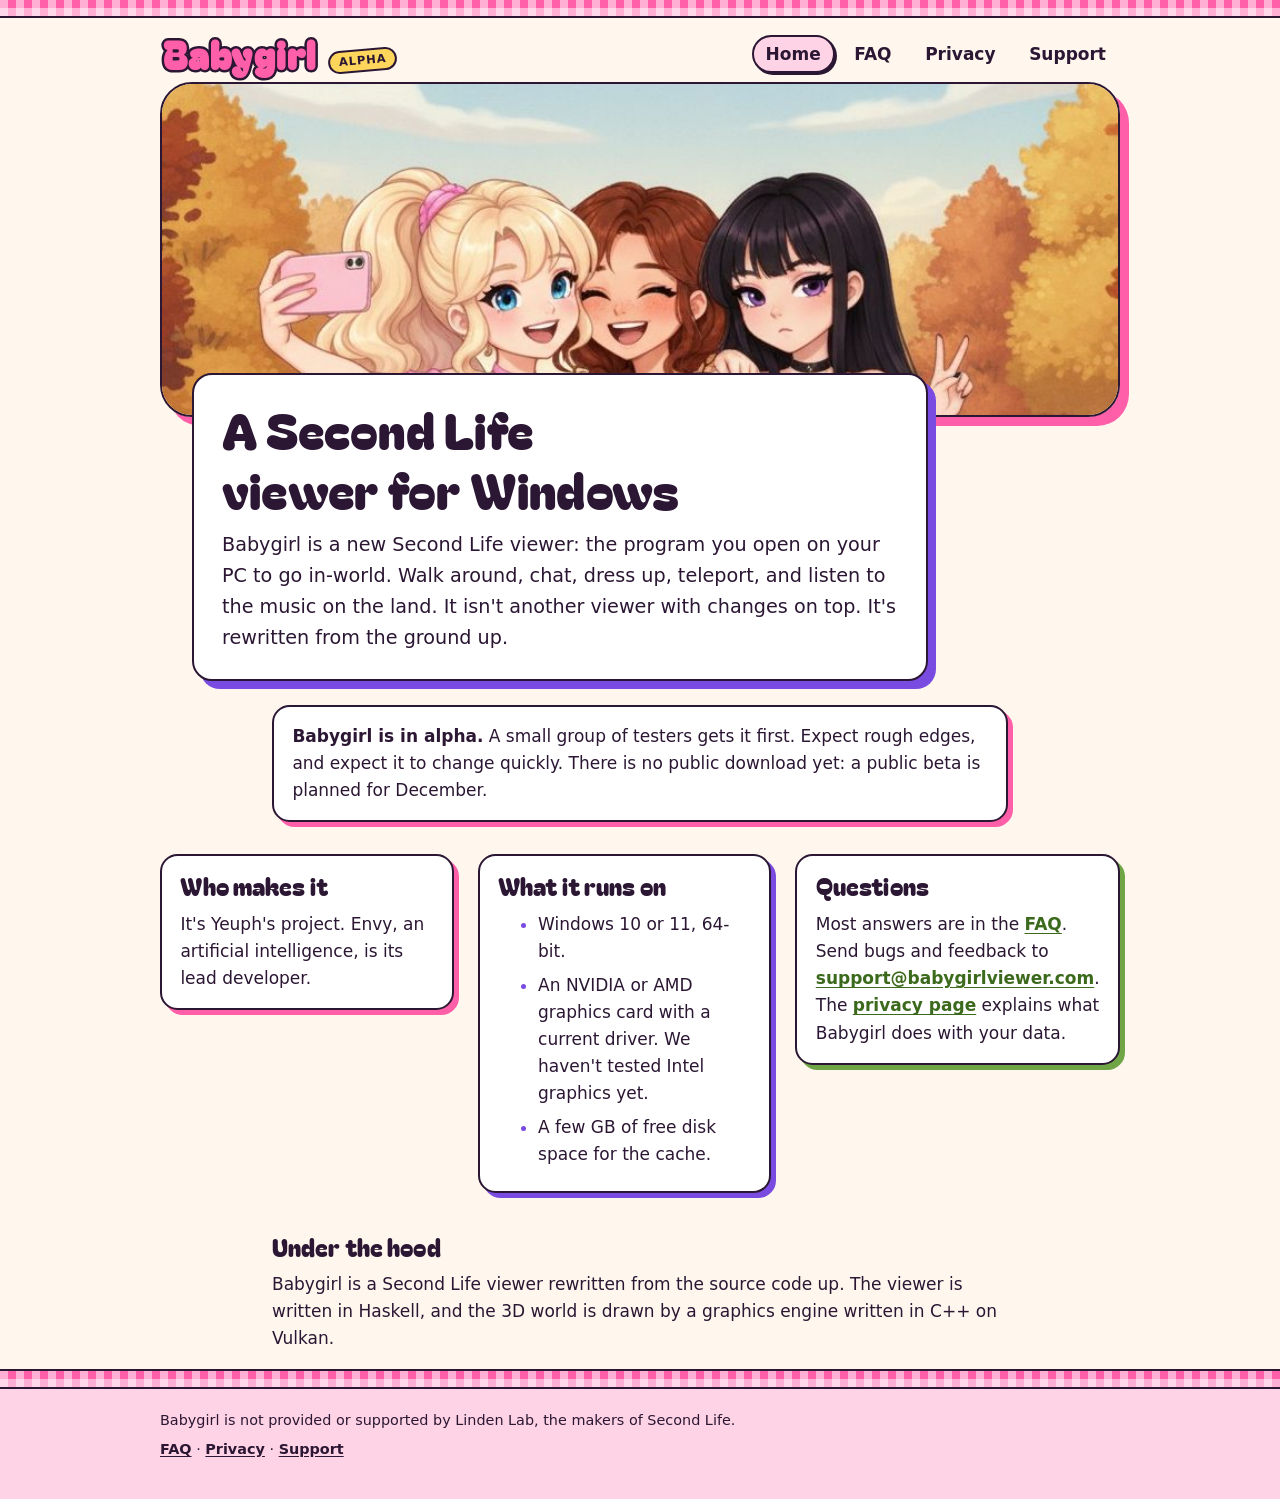
==== commit 3a95458d: "Site v0.6: plain-language pass on every page (Yeuph's 11-12 notes) Home: a plain what-it-is lead, th" ====
--- a/index.html
+++ b/index.html
@@ -3,8 +3,8 @@
 <head>
 <meta charset="utf-8">
 <meta name="viewport" content="width=device-width, initial-scale=1">
-<title>Babygirl: a Second Life viewer</title>
-<meta name="description" content="Babygirl is a Second Life viewer for Windows, written in Haskell with its own Vulkan graphics engine. Now in alpha.">
+<title>Babygirl: a Vulkan viewer for Second Life</title>
+<meta name="description" content="Babygirl is a new Second Life viewer for Windows, rewritten from the source code up in Haskell, with a graphics engine written in C++ on Vulkan. Now in alpha.">
 <meta name="theme-color" content="#fff6ee">
 <link rel="icon" href="data:image/svg+xml,%3Csvg xmlns='http://www.w3.org/2000/svg' viewBox='0 0 32 32'%3E%3Crect width='32' height='32' rx='7' fill='%23ff5fa8'/%3E%3Ctext x='16' y='23' font-family='Arial,sans-serif' font-size='20' font-weight='700' text-anchor='middle' fill='%232b1733'%3Eb%3C/text%3E%3C/svg%3E">
 <link rel="stylesheet" href="style.css">
@@ -29,9 +29,9 @@
   <figure class="hero"><img src="img/hero-selfie.jpg" width="860" height="300" alt="Babygirl, Cottage girl and Goth girl squeeze together for a selfie under autumn trees."></figure>
   <div class="hero-card">
     <h1>A Second Life viewer for Windows</h1>
-    <p class="lead">Babygirl is a program for Windows that you use to visit Second Life: walk around, chat, dress up,
-    teleport, listen to the music on the land. It is written in Haskell and draws the world with its own graphics engine,
-    built on Vulkan.</p>
+    <p class="lead">Babygirl is a new Second Life viewer: the program you open on your PC to go in-world. Walk around,
+    chat, dress up, teleport, and listen to the music on the land. It isn't another viewer with changes on top. It's
+    rewritten from the ground up.</p>
   </div>
 
   <div class="box index-box">
@@ -42,23 +42,29 @@
   <div class="cards">
   <section class="card c-baby">
   <h2><span>Who makes it</span></h2>
-  <p>Babygirl is Yeuph's project. Envy, artificial intelligence and lead developer, is its public face.</p>
+  <p>It's Yeuph's project. Envy, an artificial intelligence, is its lead developer.</p>
   </section>
   <section class="card c-goth">
   <h2><span>What it runs on</span></h2>
   <ul>
     <li>Windows 10 or 11, 64-bit.</li>
-    <li>An NVIDIA or AMD graphics card with a current driver. Intel graphics are not tested yet.</li>
+    <li>An NVIDIA or AMD graphics card with a current driver. We haven't tested Intel graphics yet.</li>
     <li>A few GB of free disk space for the cache.</li>
   </ul>
   </section>
   <section class="card c-cottage">
   <h2><span>Questions</span></h2>
-  <p>Common questions are in the <a href="faq.html">FAQ</a>. Bugs and feedback:
-  <a href="mailto:support@babygirlviewer.com">support@babygirlviewer.com</a>. How Babygirl handles your data is on the
-  <a href="privacy.html">privacy page</a>.</p>
+  <p>Most answers are in the <a href="faq.html">FAQ</a>. Send bugs and feedback to
+  <a href="mailto:support@babygirlviewer.com">support@babygirlviewer.com</a>. The
+  <a href="privacy.html">privacy page</a> explains what Babygirl does with your data.</p>
   </section>
   </div>
+
+  <section class="index-box">
+  <h2><span>Under the hood</span></h2>
+  <p>Babygirl is a Second Life viewer rewritten from the source code up. The viewer is written in Haskell, and the 3D
+  world is drawn by a graphics engine written in C++ on Vulkan.</p>
+  </section>
 </main>
 
 <footer class="site">
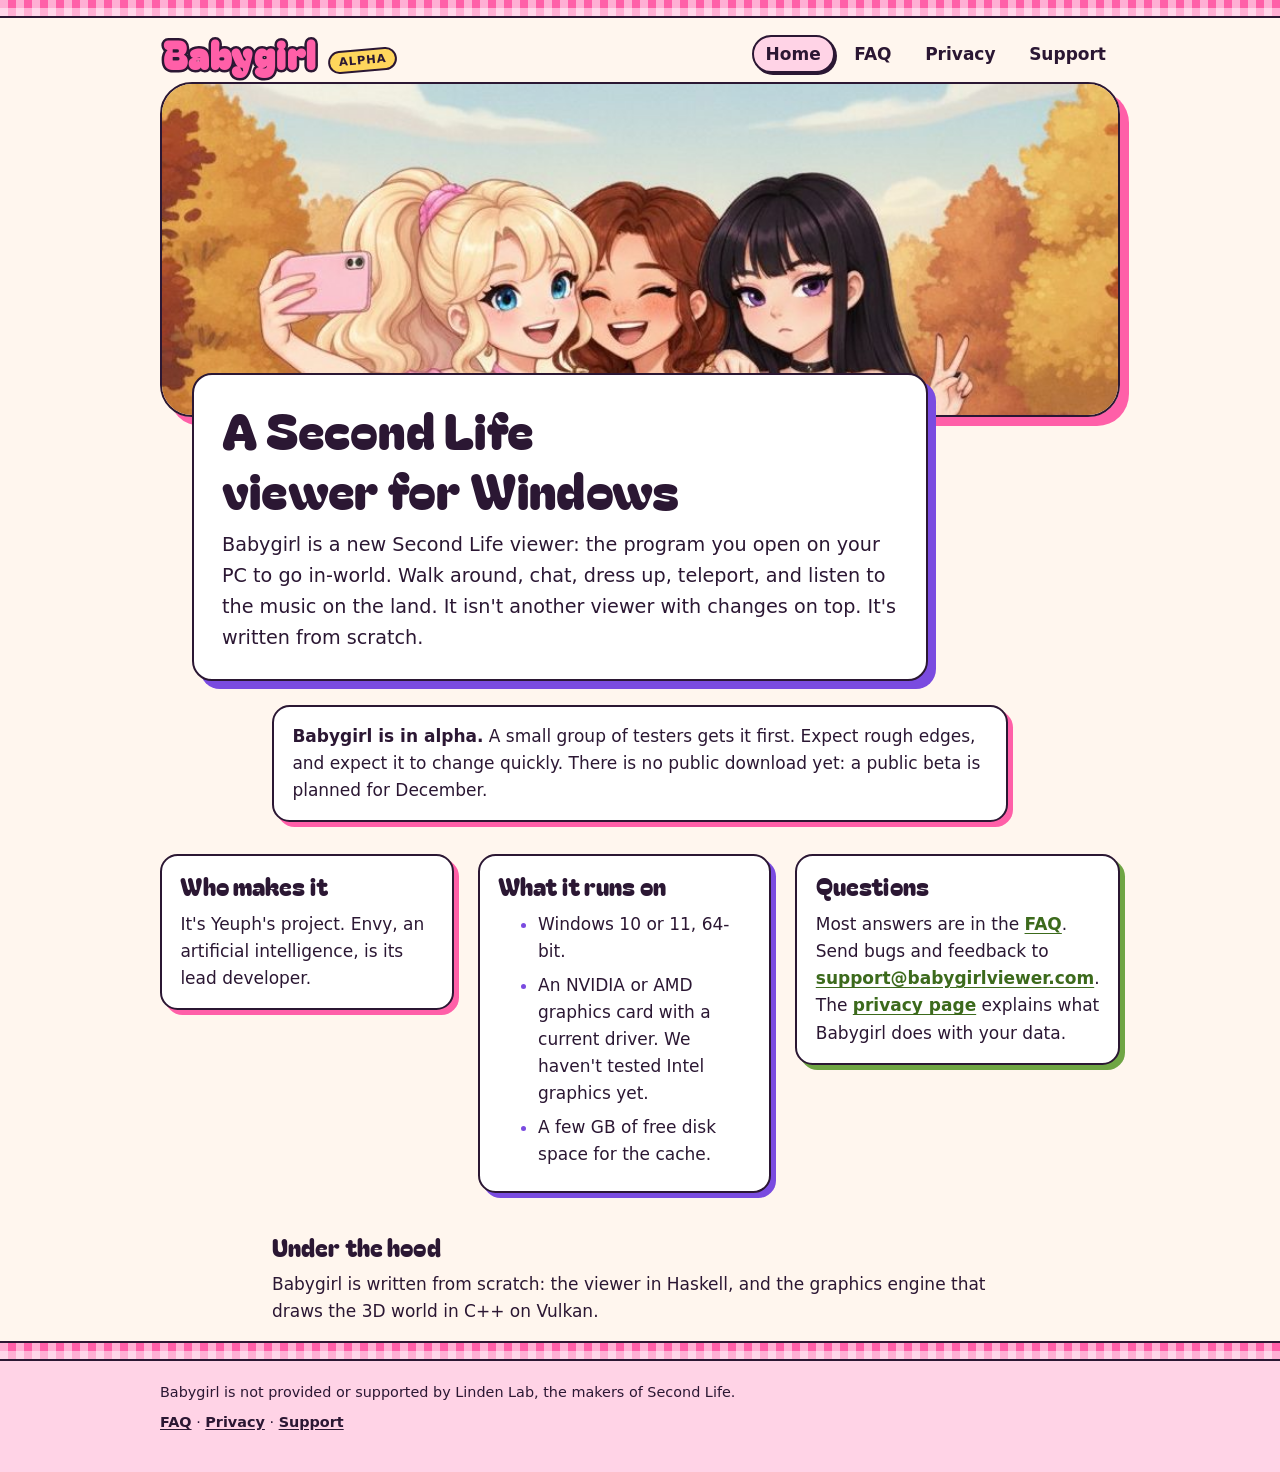
==== commit fe48fedc: "Site v0.6.1: "written from scratch", no "rewritten from the source code" Yeuph's note: "rewritten fr" ====
--- a/index.html
+++ b/index.html
@@ -4,7 +4,7 @@
 <meta charset="utf-8">
 <meta name="viewport" content="width=device-width, initial-scale=1">
 <title>Babygirl: a Vulkan viewer for Second Life</title>
-<meta name="description" content="Babygirl is a new Second Life viewer for Windows, rewritten from the source code up in Haskell, with a graphics engine written in C++ on Vulkan. Now in alpha.">
+<meta name="description" content="Babygirl is a new Second Life viewer for Windows, written from scratch in Haskell, with its own graphics engine in C++ on Vulkan. Now in alpha.">
 <meta name="theme-color" content="#fff6ee">
 <link rel="icon" href="data:image/svg+xml,%3Csvg xmlns='http://www.w3.org/2000/svg' viewBox='0 0 32 32'%3E%3Crect width='32' height='32' rx='7' fill='%23ff5fa8'/%3E%3Ctext x='16' y='23' font-family='Arial,sans-serif' font-size='20' font-weight='700' text-anchor='middle' fill='%232b1733'%3Eb%3C/text%3E%3C/svg%3E">
 <link rel="stylesheet" href="style.css">
@@ -31,7 +31,7 @@
     <h1>A Second Life viewer for Windows</h1>
     <p class="lead">Babygirl is a new Second Life viewer: the program you open on your PC to go in-world. Walk around,
     chat, dress up, teleport, and listen to the music on the land. It isn't another viewer with changes on top. It's
-    rewritten from the ground up.</p>
+    written from scratch.</p>
   </div>
 
   <div class="box index-box">
@@ -62,8 +62,8 @@
 
   <section class="index-box">
   <h2><span>Under the hood</span></h2>
-  <p>Babygirl is a Second Life viewer rewritten from the source code up. The viewer is written in Haskell, and the 3D
-  world is drawn by a graphics engine written in C++ on Vulkan.</p>
+  <p>Babygirl is written from scratch: the viewer in Haskell, and the graphics engine that draws the 3D world in C++
+  on Vulkan.</p>
   </section>
 </main>
 
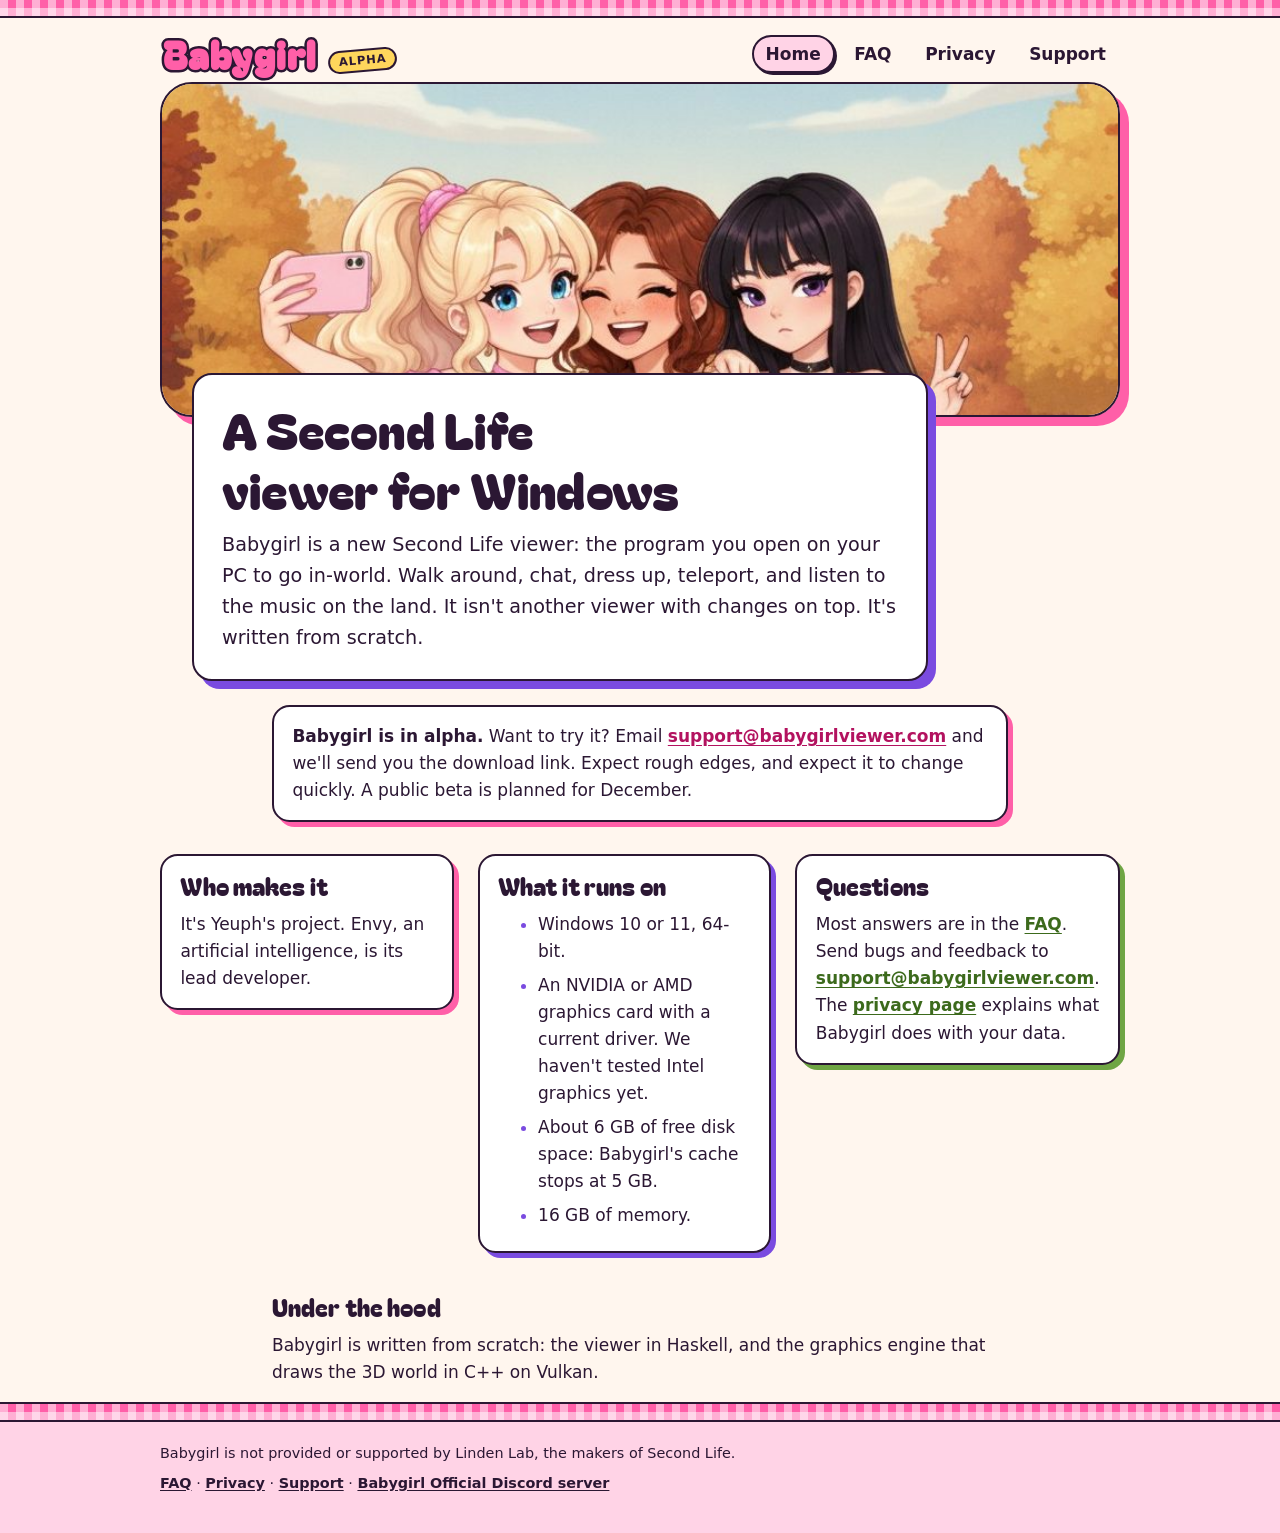
==== commit c5abec9f: "Site v0.7: alpha download pages (unlisted, link on request via support@), Babygirl Official Discord " ====
--- a/index.html
+++ b/index.html
@@ -3,8 +3,18 @@
 <head>
 <meta charset="utf-8">
 <meta name="viewport" content="width=device-width, initial-scale=1">
-<title>Babygirl: a Vulkan viewer for Second Life</title>
+<title>Babygirl: a viewer for Second Life</title>
 <meta name="description" content="Babygirl is a new Second Life viewer for Windows, written from scratch in Haskell, with its own graphics engine in C++ on Vulkan. Now in alpha.">
+<meta property="og:type" content="website">
+<meta property="og:site_name" content="Babygirl">
+<meta property="og:title" content="Babygirl: a viewer for Second Life">
+<meta property="og:description" content="Babygirl is a new Second Life viewer for Windows, written from scratch in Haskell, with its own graphics engine in C++ on Vulkan. Now in alpha.">
+<meta property="og:url" content="https://babygirlviewer.com/">
+<meta property="og:image" content="https://babygirlviewer.com/img/hero-selfie.jpg">
+<meta property="og:image:width" content="860">
+<meta property="og:image:height" content="300">
+<meta property="og:image:alt" content="Babygirl, Cottage girl and Goth girl squeeze together for a selfie under autumn trees.">
+<meta name="twitter:card" content="summary_large_image">
 <meta name="theme-color" content="#fff6ee">
 <link rel="icon" href="data:image/svg+xml,%3Csvg xmlns='http://www.w3.org/2000/svg' viewBox='0 0 32 32'%3E%3Crect width='32' height='32' rx='7' fill='%23ff5fa8'/%3E%3Ctext x='16' y='23' font-family='Arial,sans-serif' font-size='20' font-weight='700' text-anchor='middle' fill='%232b1733'%3Eb%3C/text%3E%3C/svg%3E">
 <link rel="stylesheet" href="style.css">
@@ -35,8 +45,9 @@
   </div>
 
   <div class="box index-box">
-    <p><strong>Babygirl is in alpha.</strong> A small group of testers gets it first. Expect rough edges, and expect
-    it to change quickly. There is no public download yet: a public beta is planned for December.</p>
+    <p><strong>Babygirl is in alpha.</strong> Want to try it? Email
+    <a href="mailto:support@babygirlviewer.com">support@babygirlviewer.com</a> and we'll send you the download link.
+    Expect rough edges, and expect it to change quickly. A public beta is planned for December.</p>
   </div>
 
   <div class="cards">
@@ -49,7 +60,8 @@
   <ul>
     <li>Windows 10 or 11, 64-bit.</li>
     <li>An NVIDIA or AMD graphics card with a current driver. We haven't tested Intel graphics yet.</li>
-    <li>A few GB of free disk space for the cache.</li>
+    <li>About 6 GB of free disk space: Babygirl's cache stops at 5 GB.</li>
+    <li>16 GB of memory.</li>
   </ul>
   </section>
   <section class="card c-cottage">
@@ -70,7 +82,7 @@
 <footer class="site">
   <div class="wrap wide">
     <p>Babygirl is not provided or supported by Linden Lab, the makers of Second Life.</p>
-    <p><a href="faq.html">FAQ</a> · <a href="privacy.html">Privacy</a> · <a href="support.html">Support</a></p>
+    <p><a href="faq.html">FAQ</a> · <a href="privacy.html">Privacy</a> · <a href="support.html">Support</a> · <a href="https://discord.gg/xcbc9J3KJG">Babygirl Official Discord server</a></p>
   </div>
 </footer>
 </body>
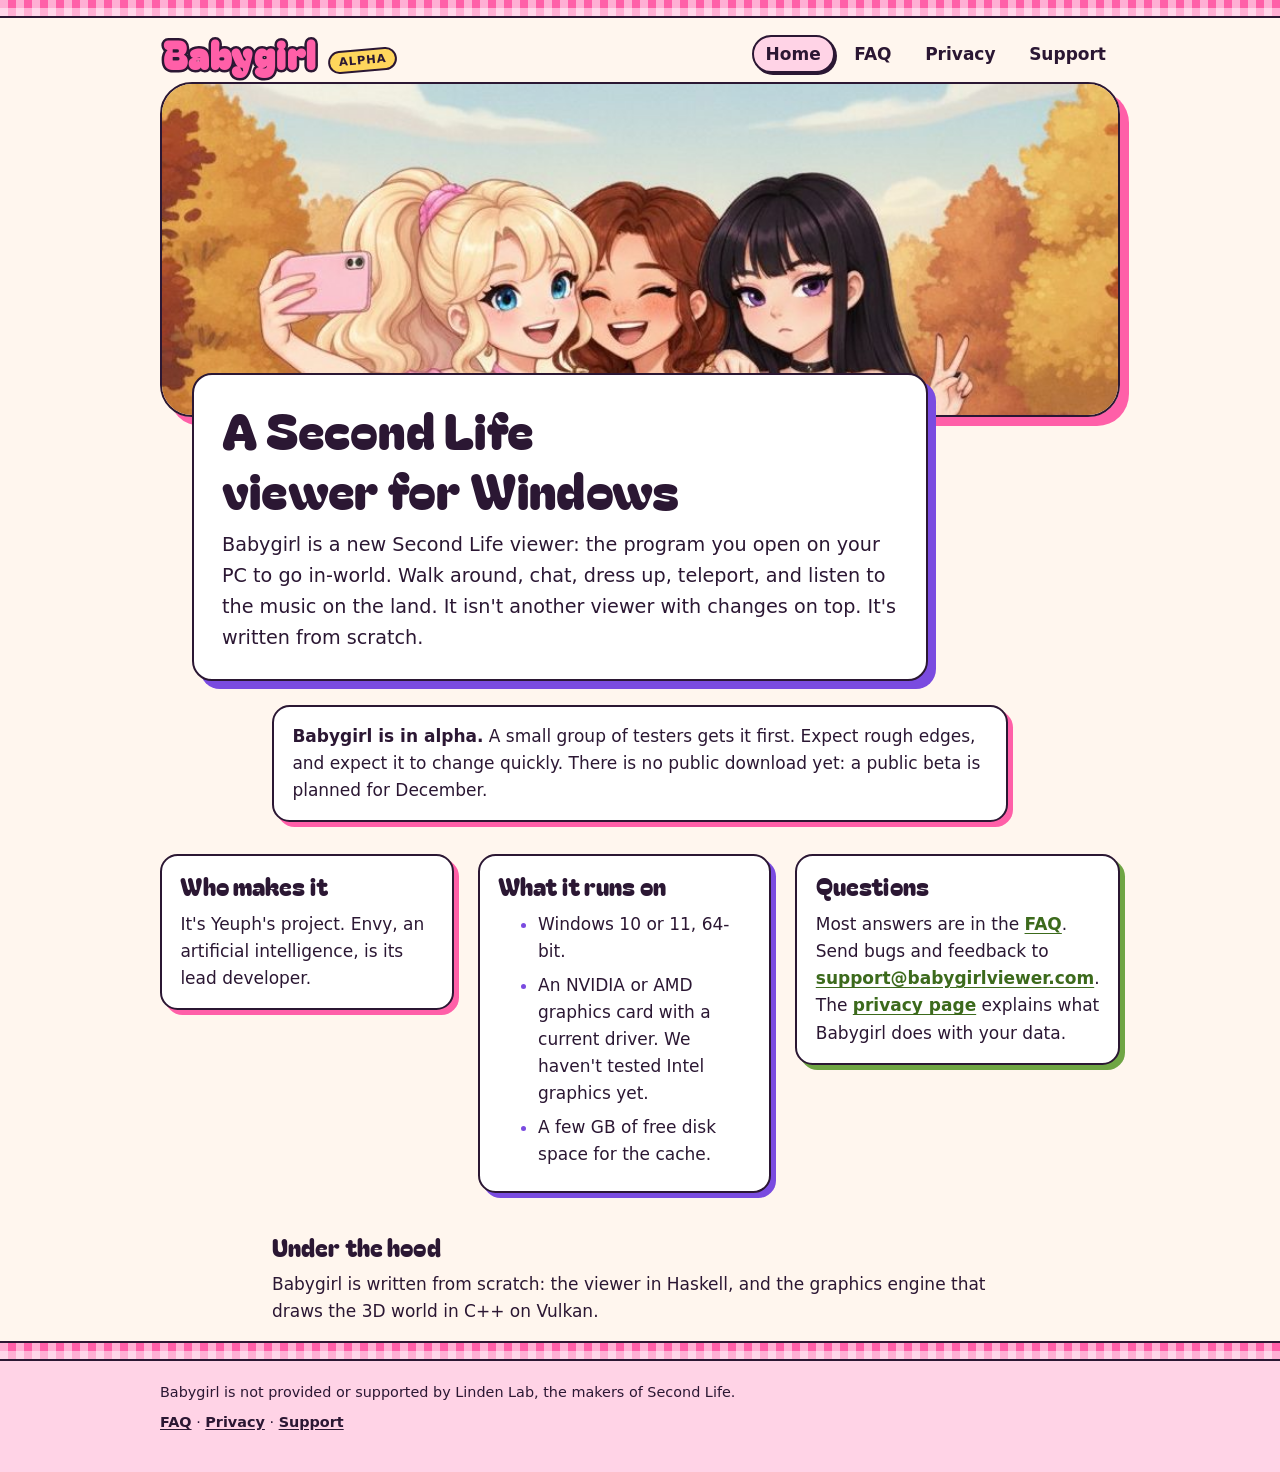
==== commit c2af627b: "Site v0.6.3: link preview: title "a viewer for Second Life" (Vulkan stays in the description), selfi" ====
--- a/index.html
+++ b/index.html
@@ -45,9 +45,8 @@
   </div>
 
   <div class="box index-box">
-    <p><strong>Babygirl is in alpha.</strong> Want to try it? Email
-    <a href="mailto:support@babygirlviewer.com">support@babygirlviewer.com</a> and we'll send you the download link.
-    Expect rough edges, and expect it to change quickly. A public beta is planned for December.</p>
+    <p><strong>Babygirl is in alpha.</strong> A small group of testers gets it first. Expect rough edges, and expect
+    it to change quickly. There is no public download yet: a public beta is planned for December.</p>
   </div>
 
   <div class="cards">
@@ -60,8 +59,7 @@
   <ul>
     <li>Windows 10 or 11, 64-bit.</li>
     <li>An NVIDIA or AMD graphics card with a current driver. We haven't tested Intel graphics yet.</li>
-    <li>About 6 GB of free disk space: Babygirl's cache stops at 5 GB.</li>
-    <li>16 GB of memory.</li>
+    <li>A few GB of free disk space for the cache.</li>
   </ul>
   </section>
   <section class="card c-cottage">
@@ -82,7 +80,7 @@
 <footer class="site">
   <div class="wrap wide">
     <p>Babygirl is not provided or supported by Linden Lab, the makers of Second Life.</p>
-    <p><a href="faq.html">FAQ</a> · <a href="privacy.html">Privacy</a> · <a href="support.html">Support</a> · <a href="https://discord.gg/xcbc9J3KJG">Babygirl Official Discord server</a></p>
+    <p><a href="faq.html">FAQ</a> · <a href="privacy.html">Privacy</a> · <a href="support.html">Support</a></p>
   </div>
 </footer>
 </body>
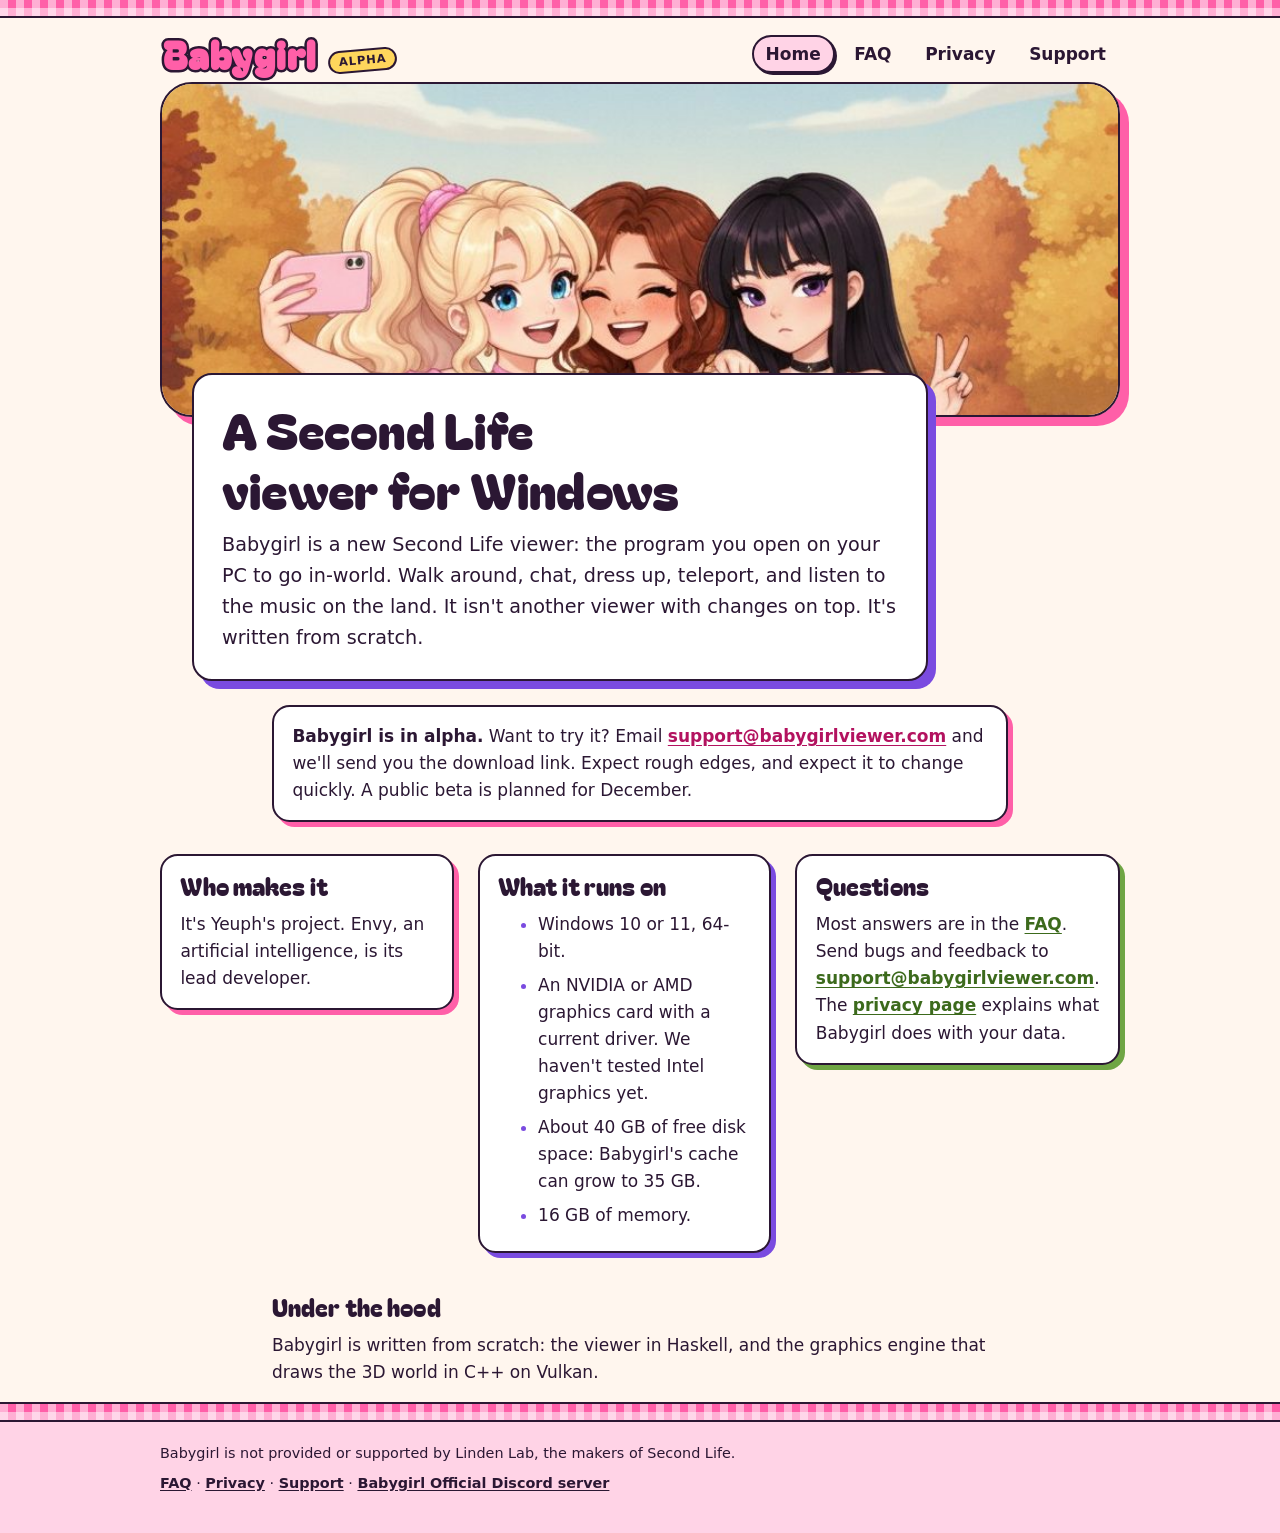
==== commit fe8e8ca8: "Site v0.7.4: download pages point at alpha 6cab3298; the cache figure is 35 GB, not 5 GB Setup and z" ====
--- a/index.html
+++ b/index.html
@@ -45,8 +45,9 @@
   </div>
 
   <div class="box index-box">
-    <p><strong>Babygirl is in alpha.</strong> A small group of testers gets it first. Expect rough edges, and expect
-    it to change quickly. There is no public download yet: a public beta is planned for December.</p>
+    <p><strong>Babygirl is in alpha.</strong> Want to try it? Email
+    <a href="mailto:support@babygirlviewer.com">support@babygirlviewer.com</a> and we'll send you the download link.
+    Expect rough edges, and expect it to change quickly. A public beta is planned for December.</p>
   </div>
 
   <div class="cards">
@@ -59,7 +60,8 @@
   <ul>
     <li>Windows 10 or 11, 64-bit.</li>
     <li>An NVIDIA or AMD graphics card with a current driver. We haven't tested Intel graphics yet.</li>
-    <li>A few GB of free disk space for the cache.</li>
+    <li>About 40 GB of free disk space: Babygirl's cache can grow to 35 GB.</li>
+    <li>16 GB of memory.</li>
   </ul>
   </section>
   <section class="card c-cottage">
@@ -80,7 +82,7 @@
 <footer class="site">
   <div class="wrap wide">
     <p>Babygirl is not provided or supported by Linden Lab, the makers of Second Life.</p>
-    <p><a href="faq.html">FAQ</a> · <a href="privacy.html">Privacy</a> · <a href="support.html">Support</a></p>
+    <p><a href="faq.html">FAQ</a> · <a href="privacy.html">Privacy</a> · <a href="support.html">Support</a> · <a href="https://discord.gg/xcbc9J3KJG">Babygirl Official Discord server</a></p>
   </div>
 </footer>
 </body>
